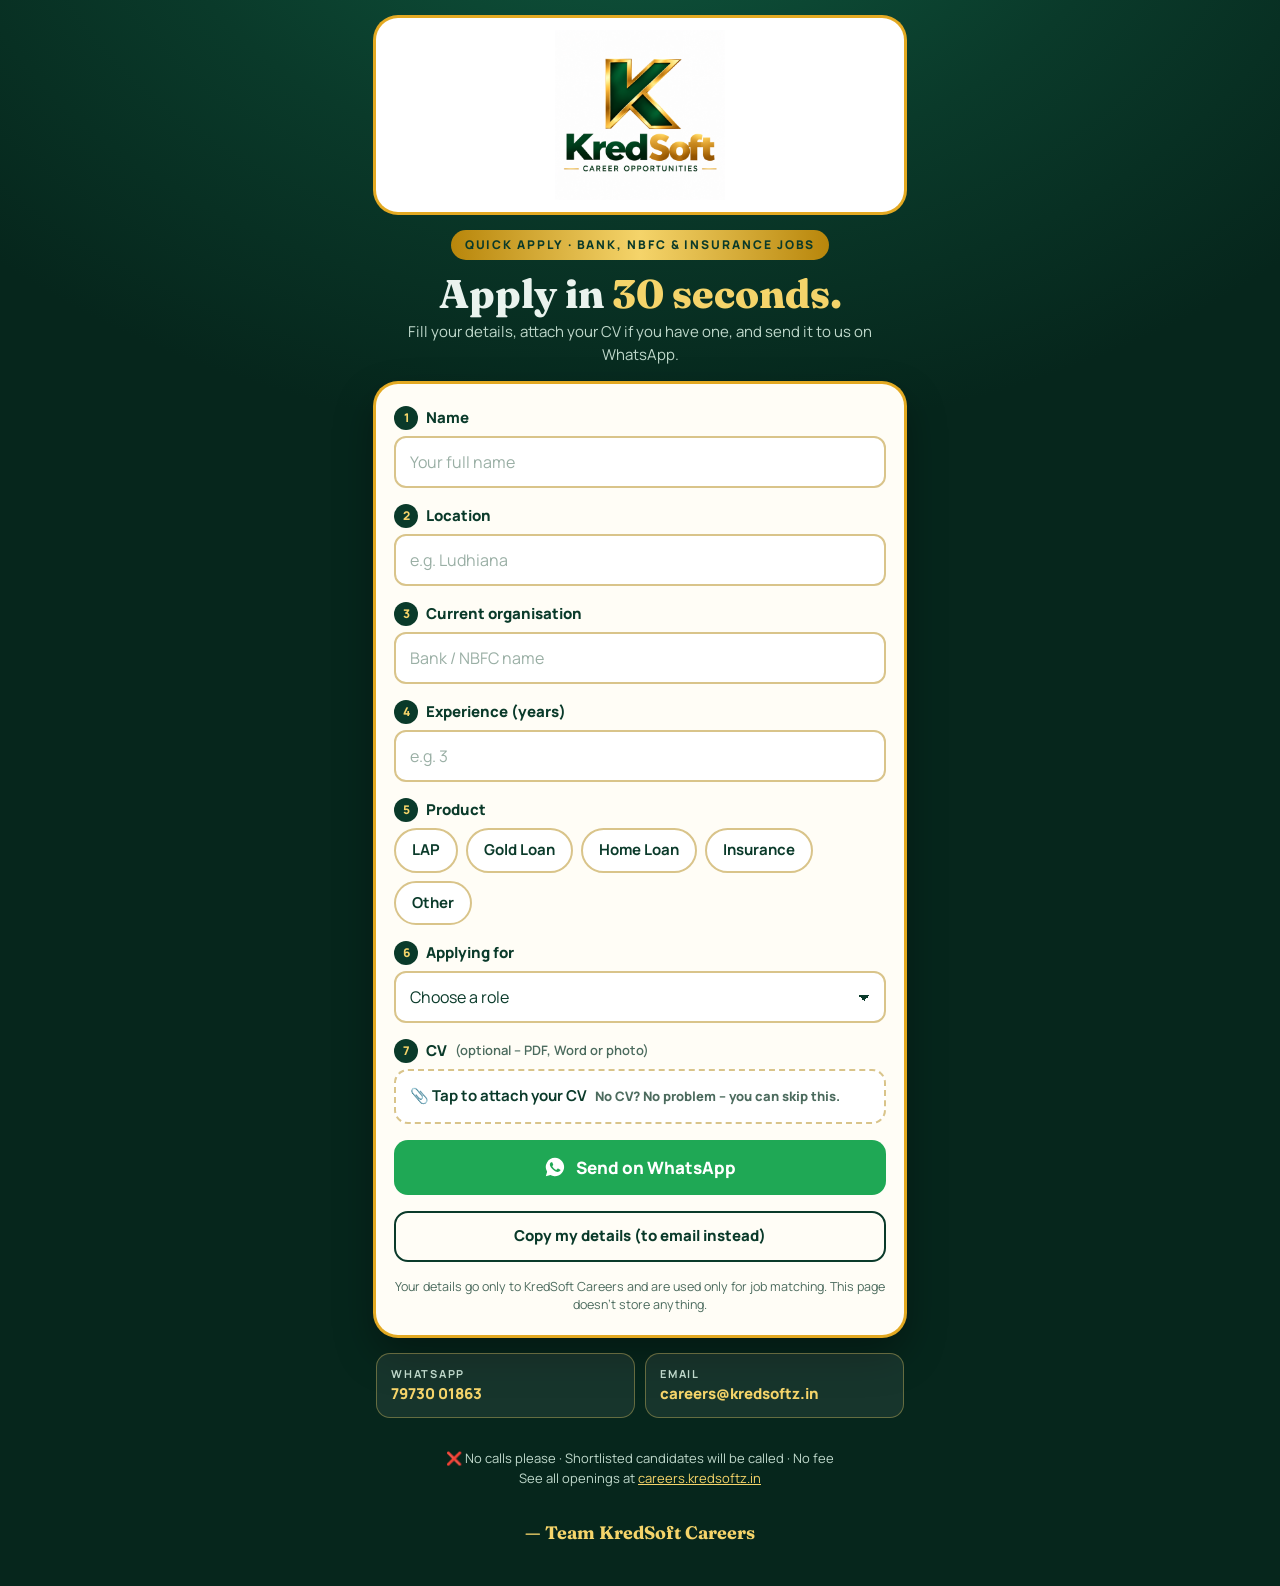
==== apply.html @ a245ee1e "Add files via upload" ====
<!DOCTYPE html>
<html lang="en">
<head>
<meta charset="utf-8">
<meta name="viewport" content="width=device-width, initial-scale=1, viewport-fit=cover">
<title>Quick Apply | KredSoft Careers</title>
<meta name="description" content="Apply in 30 seconds for Bank, NBFC & Insurance jobs in Punjab & Haryana. Send your details and CV on WhatsApp. No CV? No problem.">
<meta property="og:title" content="Quick Apply – KredSoft Careers">
<meta property="og:description" content="Bank, NBFC & Insurance jobs in Punjab & Haryana. Apply in 30 seconds on WhatsApp.">
<meta property="og:image" content="https://careers.kredsoftz.in/logo.png">
<meta property="og:url" content="https://careers.kredsoftz.in/apply">
<meta name="theme-color" content="#0A3A2A">
<link rel="icon" href="logo.png">
<link rel="preconnect" href="https://fonts.googleapis.com">
<link rel="stylesheet" href="https://fonts.googleapis.com/css2?family=Manrope:wght@500;600;700;800&family=Fraunces:opsz,wght@9..144,700;9..144,800&display=swap">
<style>
:root{--bg:#0A3A2A;--deep:#06261C;--paper:#FFFDF6;--ink:#0A3A2A;--ink-soft:#4C6B5E;--gold:#E3A922;--gold-soft:#F5D46A;--line:#D9C48A;--wa:#1FA855;--on:#EAF3EE;--muted:#BFD8CB;
--display:"Fraunces",Georgia,serif;--body:"Manrope","Segoe UI",system-ui,sans-serif;color-scheme:dark}
*{box-sizing:border-box}
body{margin:0;background:radial-gradient(900px 600px at 50% -10%,#0F5A40,var(--bg) 55%,var(--deep));color:var(--on);font-family:var(--body);font-size:16px;line-height:1.5;min-height:100vh}
.wrap{max-width:560px;margin:0 auto;padding-block:18px 40px;padding-left:max(16px,env(safe-area-inset-left,0px));padding-right:max(16px,env(safe-area-inset-right,0px));display:flex;flex-direction:column;gap:18px}
.brand{background:#fff;border-radius:22px;padding:12px;display:flex;justify-content:center;box-shadow:0 0 0 3px var(--gold)}
.brand img{width:170px;height:auto;display:block}
.intro{text-align:center}
.eyebrow{display:inline-block;background:linear-gradient(90deg,#B8860B,var(--gold-soft) 50%,#B8860B);color:var(--ink);font-weight:800;font-size:12px;letter-spacing:.16em;text-transform:uppercase;padding:6px 14px;border-radius:999px}
h1{font-family:var(--display);font-weight:800;font-size:clamp(28px,8vw,40px);line-height:1.08;margin:12px 0 6px;text-wrap:balance}
h1 em{font-style:normal;color:var(--gold-soft)}
.intro p{margin:0;color:var(--muted);font-size:15px}
form{background:var(--paper);color:var(--ink);border-radius:22px;padding:22px 18px 20px;box-shadow:0 0 0 3px var(--gold),0 18px 40px rgba(0,0,0,.35);display:flex;flex-direction:column;gap:16px}
.field{display:flex;flex-direction:column;gap:6px;min-width:0}
label,.legend{font-weight:800;font-size:15px;display:flex;align-items:center;gap:8px}
.num{width:24px;height:24px;border-radius:50%;background:var(--ink);color:var(--gold-soft);font-size:12px;display:inline-flex;align-items:center;justify-content:center;flex-shrink:0}
.opt{font-weight:600;color:var(--ink-soft);font-size:13px}
input[type=text],input[type=tel],select{width:100%;font:inherit;font-size:16px;color:var(--ink);background:#fff;border:2px solid var(--line);border-radius:12px;padding:12px 14px;outline:none;-webkit-appearance:none;appearance:none}
select{background-image:linear-gradient(45deg,transparent 50%,var(--ink) 50%),linear-gradient(135deg,var(--ink) 50%,transparent 50%);background-position:calc(100% - 20px) 52%,calc(100% - 14px) 52%;background-size:6px 6px;background-repeat:no-repeat;padding-right:36px}
input:focus,select:focus{border-color:var(--gold)}
input::placeholder{color:#9AAFA5}
.chips{display:flex;flex-wrap:wrap;gap:8px;position:relative}
.chips input{position:absolute;opacity:0;width:1px;height:1px;left:0;top:0;pointer-events:none}
.chips label{font-weight:700;font-size:15px;border:2px solid var(--line);border-radius:999px;padding:9px 16px;cursor:pointer;background:#fff}
.chips input:checked+label{background:var(--ink);color:var(--gold-soft);border-color:var(--ink)}
.chips input:focus-visible+label{outline:3px solid var(--gold)}
.cv{border:2px dashed var(--line);border-radius:14px;padding:14px;text-align:center;background:#fff;cursor:pointer}
.cv b{display:block;font-size:15px}
.cv span{font-size:13px;color:var(--ink-soft)}
.cv.has{border-style:solid;border-color:var(--wa);background:#F0FBF4}
#cvfile{position:absolute;opacity:0;width:1px;height:1px;pointer-events:none}
.err{color:#B3261E;font-size:14px;font-weight:700}
.btn{display:flex;align-items:center;justify-content:center;gap:10px;text-decoration:none;font:inherit;font-weight:800;font-size:17px;border-radius:14px;padding:15px;border:none;cursor:pointer;width:100%}
.btn.wa{background:var(--wa);color:#fff}
.btn.line{background:transparent;border:2px solid var(--ink);color:var(--ink);font-size:15px;padding:12px}
.btn svg{width:22px;height:22px}
.btn:focus-visible,.cv:focus-within{outline:3px solid var(--gold);outline-offset:2px}
.how{background:#F4E6C0;border-radius:14px;padding:12px 14px;font-size:13.5px;color:var(--ink)}
.how b{display:block;margin-bottom:4px}
.how ol{margin:0;padding-left:18px}
.note{font-size:12.5px;color:var(--ink-soft);text-align:center;margin:0}
.contact{display:grid;grid-template-columns:1fr 1fr;gap:10px}
.cbox{background:rgba(255,255,255,.07);border:1.5px solid rgba(245,212,106,.35);border-radius:14px;padding:12px 14px;min-width:0}
.cbox .k{font-size:11px;letter-spacing:.16em;text-transform:uppercase;color:var(--muted);font-weight:700}
.cbox .v{font-weight:800;font-size:15px;color:var(--gold-soft);word-break:break-all}
.foot{text-align:center;font-size:13px;color:var(--muted)}
.foot a{color:var(--gold-soft)}
.sign{text-align:center;font-family:var(--display);font-weight:700;color:var(--gold-soft);font-size:18px;margin:0}
.toast{position:fixed;left:50%;bottom:calc(20px + env(safe-area-inset-bottom,0px));transform:translateX(-50%);background:var(--ink);color:var(--gold-soft);border:1.5px solid var(--gold);padding:10px 16px;border-radius:12px;font-weight:700;font-size:14px;z-index:9;max-width:90vw;text-align:center}
@media (max-width:380px){.contact{grid-template-columns:1fr}}
</style>
</head>
<body>
<div class="wrap">
  <a class="brand" href="./"><img src="logo.png" alt="KredSoft Careers"></a>

  <div class="intro">
    <span class="eyebrow">Quick apply · Bank, NBFC &amp; Insurance jobs</span>
    <h1>Apply in <em>30 seconds.</em></h1>
    <p>Fill your details, attach your CV if you have one, and send it to us on WhatsApp.</p>
  </div>

  <form id="f" novalidate>
    <div class="field"><label for="name"><span class="num">1</span>Name</label><input type="text" id="name" autocomplete="name" placeholder="Your full name"></div>
    <div class="field"><label for="loc"><span class="num">2</span>Location</label><input type="text" id="loc" placeholder="e.g. Ludhiana"></div>
    <div class="field"><label for="org"><span class="num">3</span>Current organisation</label><input type="text" id="org" placeholder="Bank / NBFC name"></div>
    <div class="field"><label for="exp"><span class="num">4</span>Experience (years)</label><input type="text" id="exp" inputmode="decimal" placeholder="e.g. 3"></div>
    <div class="field"><span class="legend"><span class="num">5</span>Product</span>
      <div class="chips" role="group" aria-label="Product">
        <input type="checkbox" id="p-lap" value="LAP"><label for="p-lap">LAP</label>
        <input type="checkbox" id="p-gl" value="Gold Loan"><label for="p-gl">Gold Loan</label>
        <input type="checkbox" id="p-hl" value="Home Loan"><label for="p-hl">Home Loan</label>
        <input type="checkbox" id="p-ins" value="Insurance"><label for="p-ins">Insurance</label>
        <input type="checkbox" id="p-oth" value="Other"><label for="p-oth">Other</label>
      </div></div>
    <div class="field"><label for="role"><span class="num">6</span>Applying for</label>
      <select id="role"><option value="">Choose a role</option><option>Cluster Head – Sales</option><option>Branch Manager – LAP &amp; Gold</option><option>Relationship Officer – LAP</option><option>Gold Loan Sales Officer</option><option>Credit / Operations role</option><option>Insurance / Bancassurance role</option><option>Other banking role</option></select></div>
    <div class="field"><span class="legend"><span class="num">7</span>CV <span class="opt">(optional – PDF, Word or photo)</span></span>
      <label class="cv" id="cvbox" for="cvfile"><b id="cvtitle">📎 Tap to attach your CV</b><span id="cvsub">No CV? No problem – you can skip this.</span></label>
      <input type="file" id="cvfile" accept=".pdf,.doc,.docx,image/*"></div>

    <div class="err" id="err" hidden></div>

    <button type="button" class="btn wa" id="send"><svg viewBox="0 0 24 24" fill="#fff" aria-hidden="true"><path d="M12 2a10 10 0 0 0-8.6 15.1L2 22l5-1.3A10 10 0 1 0 12 2zm5.3 14.1c-.2.6-1.3 1.2-1.8 1.2-.5.1-1 .1-3.3-.8-2.8-1.1-4.5-4-4.7-4.2-.1-.2-1.1-1.5-1.1-2.9s.7-2 1-2.3c.2-.3.5-.3.7-.3h.5c.2 0 .4 0 .6.5l.8 2c.1.2.1.4 0 .5l-.4.6-.4.4c-.1.1-.3.3-.1.6.2.3.8 1.3 1.7 2.1 1.2 1 2.1 1.3 2.4 1.5.3.1.5.1.6-.1l.9-1.1c.2-.3.4-.2.7-.1l1.9.9c.3.1.5.2.5.4.1.1.1.7-.1 1.3z"/></svg><span id="sendlbl">Send on WhatsApp</span></button>

    <div class="how" id="how" hidden><b>Sending your CV with WhatsApp:</b><ol>
      <li>Tap <b>Send on WhatsApp</b>, then choose <b>WhatsApp</b> from the share menu.</li>
      <li>Pick the chat <b>KredSoft Careers (79730 01863)</b>. Save the number first if it isn't in your contacts.</li>
      <li>Press send. Your CV and details arrive together.</li></ol></div>

    <button type="button" class="btn line" id="copy">Copy my details (to email instead)</button>
    <p class="note">Your details go only to KredSoft Careers and are used only for job matching. This page doesn't store anything.</p>
  </form>

  <div class="contact">
    <div class="cbox"><div class="k">WhatsApp</div><div class="v">79730 01863</div></div>
    <div class="cbox"><div class="k">Email</div><div class="v">careers@kredsoftz.in</div></div>
  </div>
  <p class="foot">❌ No calls please · Shortlisted candidates will be called · No fee<br>See all openings at <a href="./">careers.kredsoftz.in</a></p>
  <p class="sign">— Team KredSoft Careers</p>
</div>
<div class="toast" id="toast" hidden></div>

<script>
const WA='917973001863';
const $=id=>document.getElementById(id);
const prodIds=['p-lap','p-gl','p-hl','p-ins','p-oth'];
const products=()=>prodIds.filter(i=>$(i).checked).map(i=>$(i).value).join(' / ');
const cv=()=>$('cvfile').files&&$('cvfile').files[0];
function message(){
  return `Hello KredSoft Careers 🙏 I'd like to apply.\n\nName: ${$('name').value.trim()}\nLocation: ${$('loc').value.trim()}\nCurrent Organisation: ${$('org').value.trim()}\nExperience (yrs): ${$('exp').value.trim()}\nProduct: ${products()}\nApplying for: ${$('role').value}\nCV: ${cv()?'Attached':'Not attached'}`;
}
function missing(){const m=[];[['name','Name'],['loc','Location'],['org','Organisation'],['exp','Experience']].forEach(([i,n])=>{if(!$(i).value.trim())m.push(n)});if(!products())m.push('Product');if(!$('role').value)m.push('Role');return m}
function toast(t){const el=$('toast');el.textContent=t;el.hidden=false;clearTimeout(window._t);window._t=setTimeout(()=>el.hidden=true,3500)}
function canShareFile(f){try{return !!(navigator.canShare&&navigator.share&&navigator.canShare({files:[f]}))}catch(e){return false}}
function showErr(m){$('err').textContent='Please fill: '+m.join(', ');$('err').hidden=false;$('err').scrollIntoView({block:'center',behavior:'smooth'})}
$('cvfile').addEventListener('change',()=>{
  const f=cv();
  if(f){
    if(f.size>16*1024*1024){toast('File is too large for WhatsApp (max 16 MB)');$('cvfile').value='';return}
    $('cvbox').classList.add('has');$('cvtitle').textContent='✅ '+f.name;$('cvsub').textContent='Tap to change file';
    $('how').hidden=!canShareFile(f);
    $('sendlbl').textContent='Send details + CV on WhatsApp';
  }else{$('cvbox').classList.remove('has');$('how').hidden=true;$('sendlbl').textContent='Send on WhatsApp'}
});
document.querySelectorAll('#f input,#f select').forEach(el=>el.addEventListener('input',()=>{if(!missing().length)$('err').hidden=true}));
$('send').addEventListener('click',async()=>{
  const m=missing();if(m.length){showErr(m);return}
  const msg=message(),f=cv();
  if(f&&canShareFile(f)){
    try{await navigator.share({files:[f],text:msg});return}
    catch(e){if(e&&e.name==='AbortError')return}
  }
  window.location.href='https://wa.me/'+WA+'?text='+encodeURIComponent(msg);
  if(f)setTimeout(()=>toast('WhatsApp is opening. Tap 📎 in the chat to attach your CV.'),400);
});
$('copy').addEventListener('click',()=>{
  const m=missing();if(m.length){showErr(m);return}
  const txt=message();
  const done=()=>toast('Copied. Paste it in an email to careers@kredsoftz.in and attach your CV.');
  if(navigator.clipboard&&navigator.clipboard.writeText){navigator.clipboard.writeText(txt).then(done).catch(fallback)}else fallback();
  function fallback(){const ta=document.createElement('textarea');ta.value=txt;document.body.appendChild(ta);ta.select();try{document.execCommand('copy');done()}catch(e){toast('Please copy your details manually')}ta.remove()}
});
$('f').addEventListener('submit',e=>e.preventDefault());
</script>
</body>
</html>
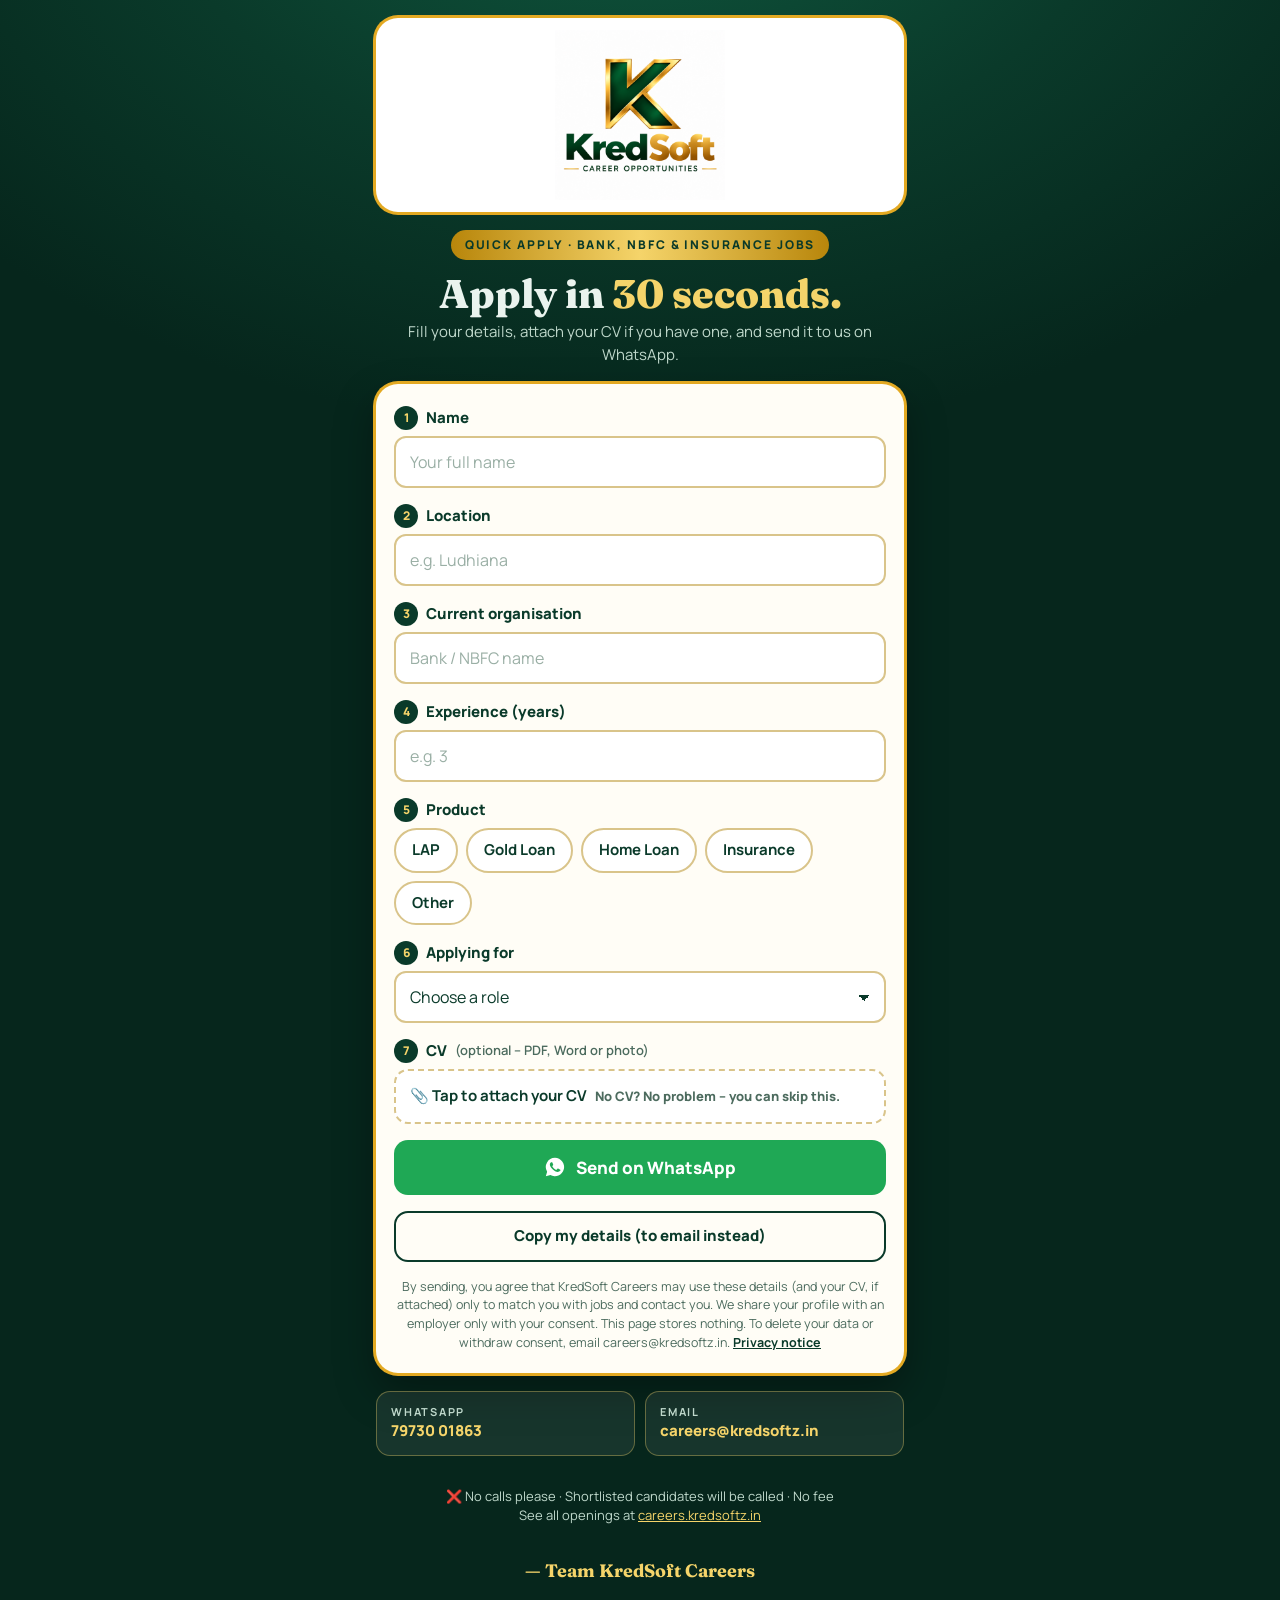
==== commit 676cd28d: "Add files via upload" ====
--- a/apply.html
+++ b/apply.html
@@ -105,7 +105,7 @@
       <li>Press send. Your CV and details arrive together.</li></ol></div>
 
     <button type="button" class="btn line" id="copy">Copy my details (to email instead)</button>
-    <p class="note">Your details go only to KredSoft Careers and are used only for job matching. This page doesn't store anything.</p>
+    <p class="note">By sending, you agree that KredSoft Careers may use these details (and your CV, if attached) only to match you with jobs and contact you. We share your profile with an employer only with your consent. This page stores nothing. To delete your data or withdraw consent, email careers@kredsoftz.in. <a href="./#legal" style="color:var(--ink);font-weight:700">Privacy notice</a></p>
   </form>
 
   <div class="contact">
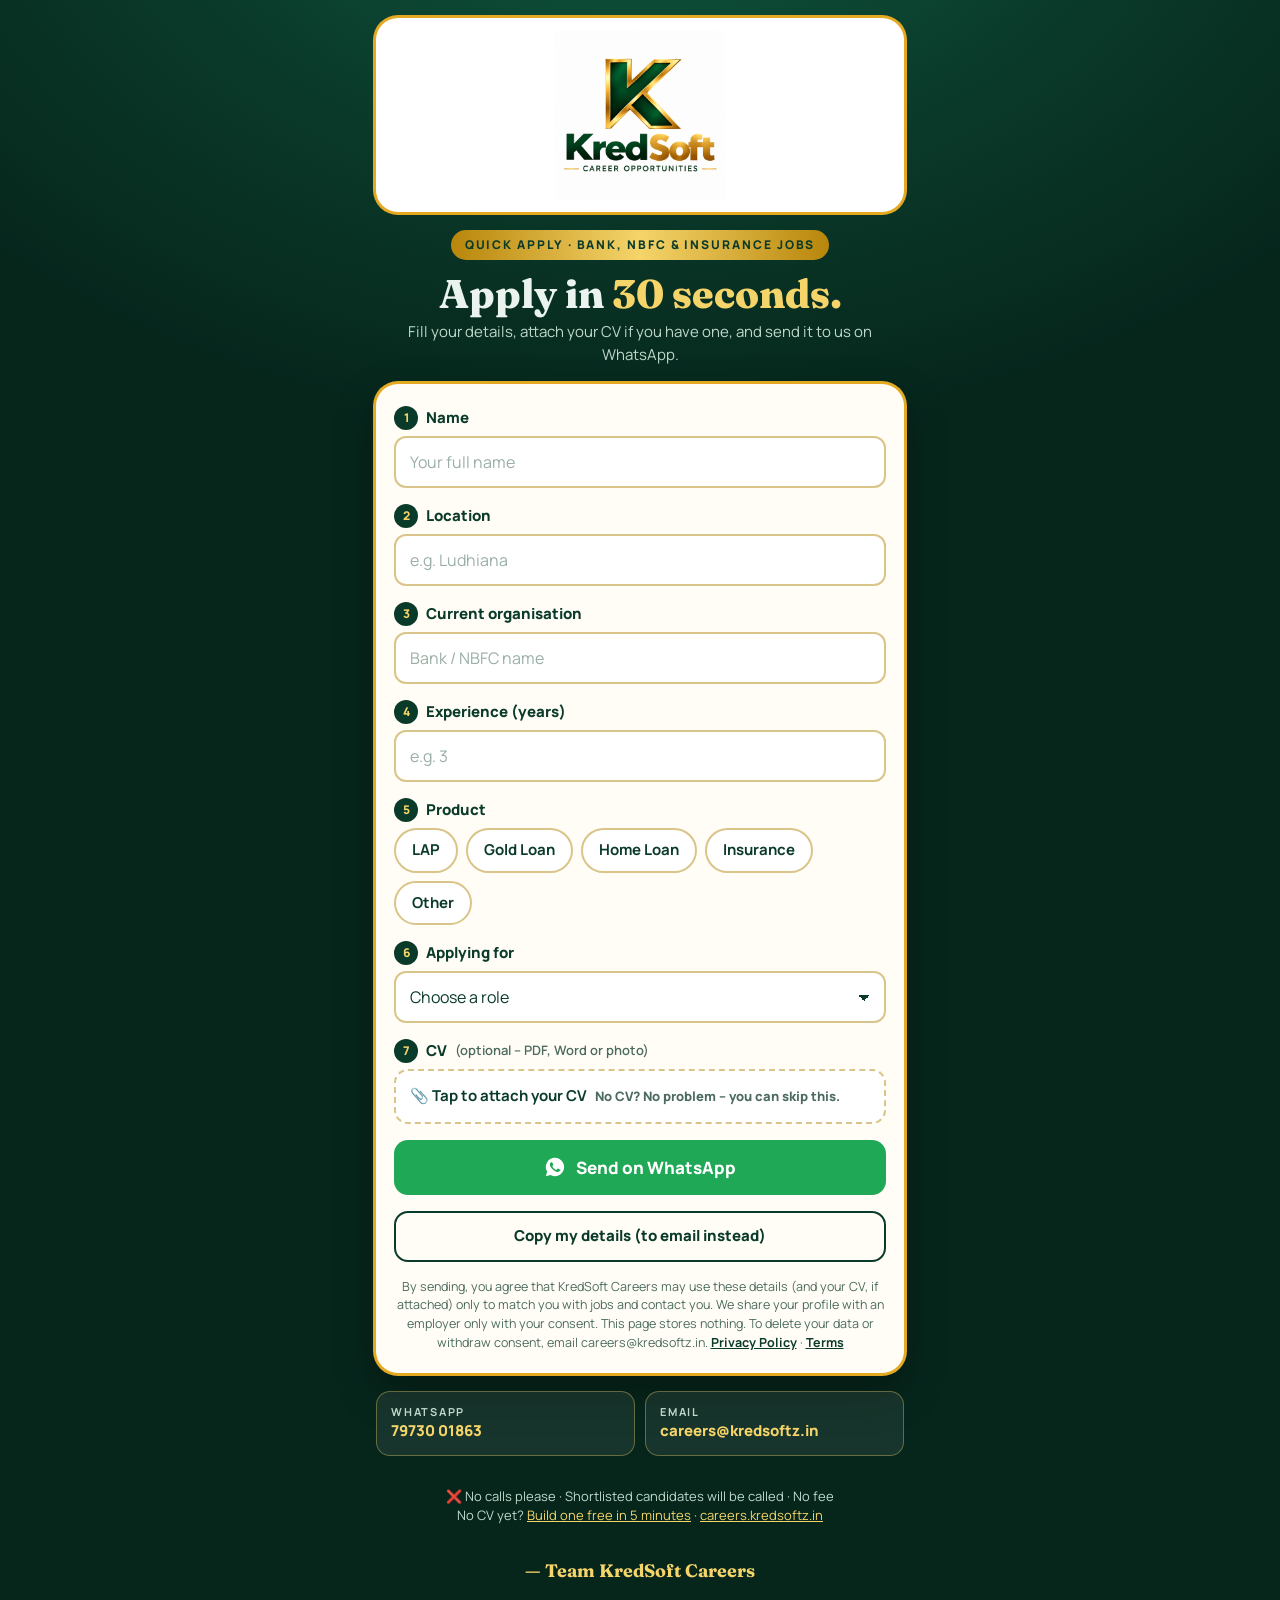
==== commit 9dcc23d1: "Add files via upload" ====
--- a/apply.html
+++ b/apply.html
@@ -105,14 +105,14 @@
       <li>Press send. Your CV and details arrive together.</li></ol></div>
 
     <button type="button" class="btn line" id="copy">Copy my details (to email instead)</button>
-    <p class="note">By sending, you agree that KredSoft Careers may use these details (and your CV, if attached) only to match you with jobs and contact you. We share your profile with an employer only with your consent. This page stores nothing. To delete your data or withdraw consent, email careers@kredsoftz.in. <a href="./#legal" style="color:var(--ink);font-weight:700">Privacy notice</a></p>
+    <p class="note">By sending, you agree that KredSoft Careers may use these details (and your CV, if attached) only to match you with jobs and contact you. We share your profile with an employer only with your consent. This page stores nothing. To delete your data or withdraw consent, email careers@kredsoftz.in. <a href="privacy" style="color:var(--ink);font-weight:700">Privacy Policy</a> · <a href="terms" style="color:var(--ink);font-weight:700">Terms</a></p>
   </form>
 
   <div class="contact">
     <div class="cbox"><div class="k">WhatsApp</div><div class="v">79730 01863</div></div>
     <div class="cbox"><div class="k">Email</div><div class="v">careers@kredsoftz.in</div></div>
   </div>
-  <p class="foot">❌ No calls please · Shortlisted candidates will be called · No fee<br>See all openings at <a href="./">careers.kredsoftz.in</a></p>
+  <p class="foot">❌ No calls please · Shortlisted candidates will be called · No fee<br>No CV yet? <a href="resume">Build one free in 5 minutes</a> · <a href="./">careers.kredsoftz.in</a></p>
   <p class="sign">— Team KredSoft Careers</p>
 </div>
 <div class="toast" id="toast" hidden></div>
